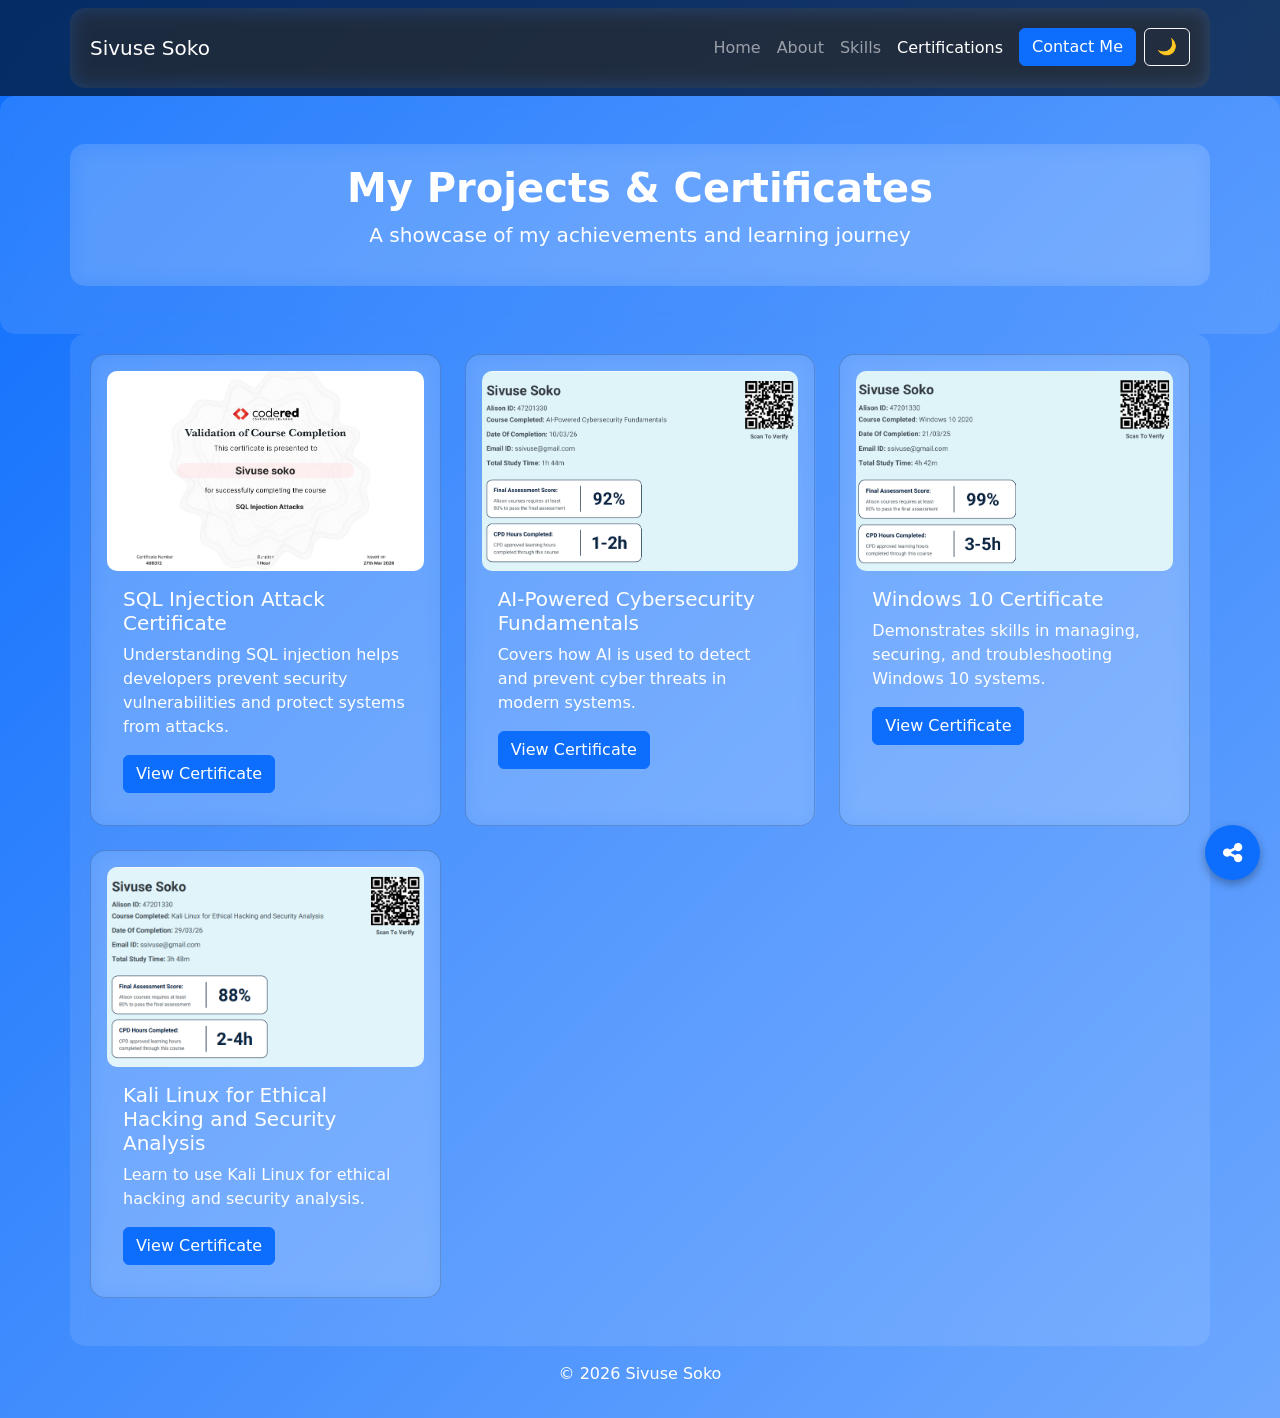
==== certifications.html @ 071adc52 "Initial portfolio added" ====
<!DOCTYPE html>
<html lang="en">
<head>
  <meta charset="UTF-8">
  <meta name="viewport" content="width=device-width, initial-scale=1.0">
  <title>Certifications | Sivuse Soko</title>
    <link rel="icon" href="monkey.png" type="image/x-icon">

  <link href="https://cdn.jsdelivr.net/npm/bootstrap@5.3.0/dist/css/bootstrap.min.css" rel="stylesheet">

  <link href="portfolio.css" rel="stylesheet">
    <link rel="stylesheet" href="https://cdnjs.cloudflare.com/ajax/libs/font-awesome/6.5.0/css/all.min.css">

</head>

<body>

  <nav class="navbar navbar-expand-lg navbar-dark">
    <div class="container">
      <a class="navbar-brand" href="index.html">Sivuse Soko</a>

      <button class="navbar-toggler" data-bs-toggle="collapse" data-bs-target="#nav">
        <span class="navbar-toggler-icon"></span>
      </button>

      <div class="collapse navbar-collapse" id="nav">
        <ul class="navbar-nav ms-auto">
          <li class="nav-item"><a class="nav-link" href="index.html">Home</a></li>
          <li class="nav-item"><a class="nav-link" href="about.html">About</a></li>
          <li class="nav-item"><a class="nav-link" href="skills.html">Skills</a></li>
          <li class="nav-item"><a class="nav-link active" href="#">Certifications</a></li>
          <li class="nav-item">
            <a class="btn btn-primary ms-2" href="index.html#contact">Contact Me</a>
          </li>

          <li class="nav-item">
            <button id="themeToggle" class="btn btn-outline-light ms-2">🌙</button>
          </li>
        </ul>
      </div>
    </div>
  </nav>

  <section class="text-center py-5">
    <div class="container">
      <h1 class="fw-bold">My Projects & Certificates</h1>
      <p class="lead">A showcase of my achievements and learning journey</p>
    </div>
  </section>

  <div class="container pb-5">
    <div class="row row-cols-1 row-cols-md-2 row-cols-lg-3 g-4">

      <div class="col">
        <div class="card h-100 p-3">
          <img src="Sivuse Soko SQL injection attacks Certficate.png" class="card-img-top" alt="SQL Injection Attack">

          <div class="card-body">
            <h5 class="card-title">SQL Injection Attack Certificate</h5>
            <p class="card-text">
              Understanding SQL injection helps developers prevent security vulnerabilities and protect systems from attacks.
            </p>

            <a href="https://learn.eccouncil.org/certificate/28152564-397d-4a8b-acb7-36c27d3bd66f?logged=true"
               class="btn btn-primary" target="_blank">View Certificate</a>
          </div>
        </div>
      </div>

      <div class="col">
        <div class="card h-100 p-3">
          <img src="AI-Powered Cybersecurity Fundamentals certificate.png" class="card-img-top" alt="AI Cybersecurity">

          <div class="card-body">
            <h5 class="card-title">AI-Powered Cybersecurity Fundamentals</h5>
            <p class="card-text">
              Covers how AI is used to detect and prevent cyber threats in modern systems.
            </p>

            <a href="https://alison.com/verify/af10aa7d02"
               class="btn btn-primary" target="_blank">View Certificate</a>
          </div>
        </div>
      </div>

      <div class="col">
        <div class="card h-100 p-3">
          <img src="windows 10 certificate.png" class="card-img-top" alt="Windows 10">

          <div class="card-body">
            <h5 class="card-title">Windows 10 Certificate</h5>
            <p class="card-text">
              Demonstrates skills in managing, securing, and troubleshooting Windows 10 systems.
            </p>

            <a href="https://alison.com/verify/48651e2852"
               class="btn btn-primary" target="_blank">View Certificate</a>
          </div>
        </div>
      </div>

      <div class="col">
        <div class="card h-100 p-3">
          <img src="Kali Linux for Ethical Hacking and Security Analysis.png" class="card-img-top" alt="Kali Linux">

          <div class="card-body">
            <h5 class="card-title">Kali Linux for Ethical Hacking and Security Analysis</h5>
            <p class="card-text">
              Learn to use Kali Linux for ethical hacking and security analysis.
            </p>

            <a href="https://alison.com/verify/4e661fa866 "
               class="btn btn-primary" target="_blank">View Certificate</a>
          </div>
        </div>
      </div>

            </p>
          </div>
        </div>
      </div>

    </div>
  </div>

  <footer class="text-center py-3">
    <p>© 2026 Sivuse Soko</p>
  </footer>
    <div class="floating-social">

  <div class="social-toggle" onclick="toggleMenu()">
    <i class="fas fa-share-alt"></i>
  </div>

  <div class="social-icons" id="socialMenu">
    <p>Connect</p>

    <a href="https://github.com/sivumister" target="_blank">
      <i class="fab fa-github"></i>
    </a>

    <a href="https://www.linkedin.com/in/sivuse-soko-210502338/" target="_blank">
      <i class="fab fa-linkedin"></i>
    </a>

    <a href="mailto:ssivuse@gmail.com">
      <i class="fas fa-envelope"></i>
    </a>

    <a href="https://facebook.com/sivuse.soko" target="_blank">
      <i class="fab fa-facebook"></i>
    </a>

    <a href="https://instagram.com/sivs.zw" target="_blank">
      <i class="fab fa-instagram"></i>
    </a>
    
  </div>

</div>

  <script src="https://cdn.jsdelivr.net/npm/bootstrap@5.3.0/dist/js/bootstrap.bundle.min.js"></script>

  <script src="script.js">
  </script>

</body>
</html>
---- portfolio.css ----
body {
      background: linear-gradient(135deg, #0d6efd, #6ea8fe);
      color: white;
      min-height: 100vh;
    }

    section, .container {
      background: rgba(255, 255, 255, 0.1);
      border-radius: 15px;
      backdrop-filter: blur(10px);
      padding: 20px;
    }

    body.dark-mode {
      background: linear-gradient(135deg, #000428, #004e92);
      color: white;
    }

    .dark-mode section,
    .dark-mode .container {
      background: rgba(0, 0, 0, 0.4);
    }

    .navbar {
      background: rgba(0, 0, 0, 0.6) !important;
      backdrop-filter: blur(10px);
    }

    .dark-mode .btn-outline-dark {
      color: white;
      border-color: white;
    }

    .dark-mode .btn-outline-dark:hover {
      background-color: white;
      color: black;
    }
    
    html {
      scroll-behavior: smooth;
    }
  
    .dark-mode input,
    .dark-mode textarea {
      background-color: #1e1e1e;
      color: white;
      border: 1px solid #555;
    }

    .dark-mode input::placeholder,
    .dark-mode textarea::placeholder {
      color: #bbb;
    }

        section, .card {
      background: rgba(255, 255, 255, 0.1);
      border-radius: 15px;
      backdrop-filter: blur(10px);
      color: white;
    }

    .dark-mode section,
    .dark-mode .card {
      background: rgba(0, 0, 0, 0.4);
    }

    .progress {
      height: 20px;
      border-radius: 10px;
    }
        .card {
      background: rgba(255, 255, 255, 0.1);
      backdrop-filter: blur(10px);
      border-radius: 15px;
      color: white;
    }
        .card img {
      height: 200px;
      object-fit: cover;
      border-radius: 10px;
    }

    .dark-mode .card {
      background: rgba(0, 0, 0, 0.4);
    }

.contact-container {
  position: relative;
  display: inline-block;
}

/* Container */
.floating-social {
  position: fixed;
  bottom: 20px;
  right: 20px;
  z-index: 1000;
}

/* Main button */
.social-toggle {
  width: 55px;
  height: 55px;
  background: #0d6efd;
  color: white;
  border-radius: 50%;
  display: flex;
  align-items: center;
  justify-content: center;
  font-size: 22px;
  cursor: pointer;
  box-shadow: 0 4px 10px rgba(0,0,0,0.3);
  transition: 0.3s;
}

.social-toggle:hover {
  transform: scale(1.1);
}


.social-icons {
  position: absolute;
  bottom: 70px;
  right: 0;
  background: #222;
  padding: 10px;
  border-radius: 10px;
  display: flex;
  flex-direction: column;
  align-items: center;
  opacity: 0;
  pointer-events: none;
  transform: translateY(10px);
  transition: 0.3s ease;
}


.social-icons.active {
  opacity: 1;
  pointer-events: auto;
  transform: translateY(0);
}


.social-icons p {
  color: white;
  font-size: 14px;
  margin-bottom: 8px;
}


.social-icons a {
  color: white;
  font-size: 20px;
  margin: 6px 0;
  transition: 0.3s;
}

.social-icons a:hover {
  color: #0d6efd;
  transform: scale(1.2);
}
.counter {
  font-size: 2.5rem;
  font-weight: bold;
  color: #0d6efd;
}

.counter + p {
  margin-top: 5px;
  font-size: 0.9rem;
  opacity: 0.7;
}
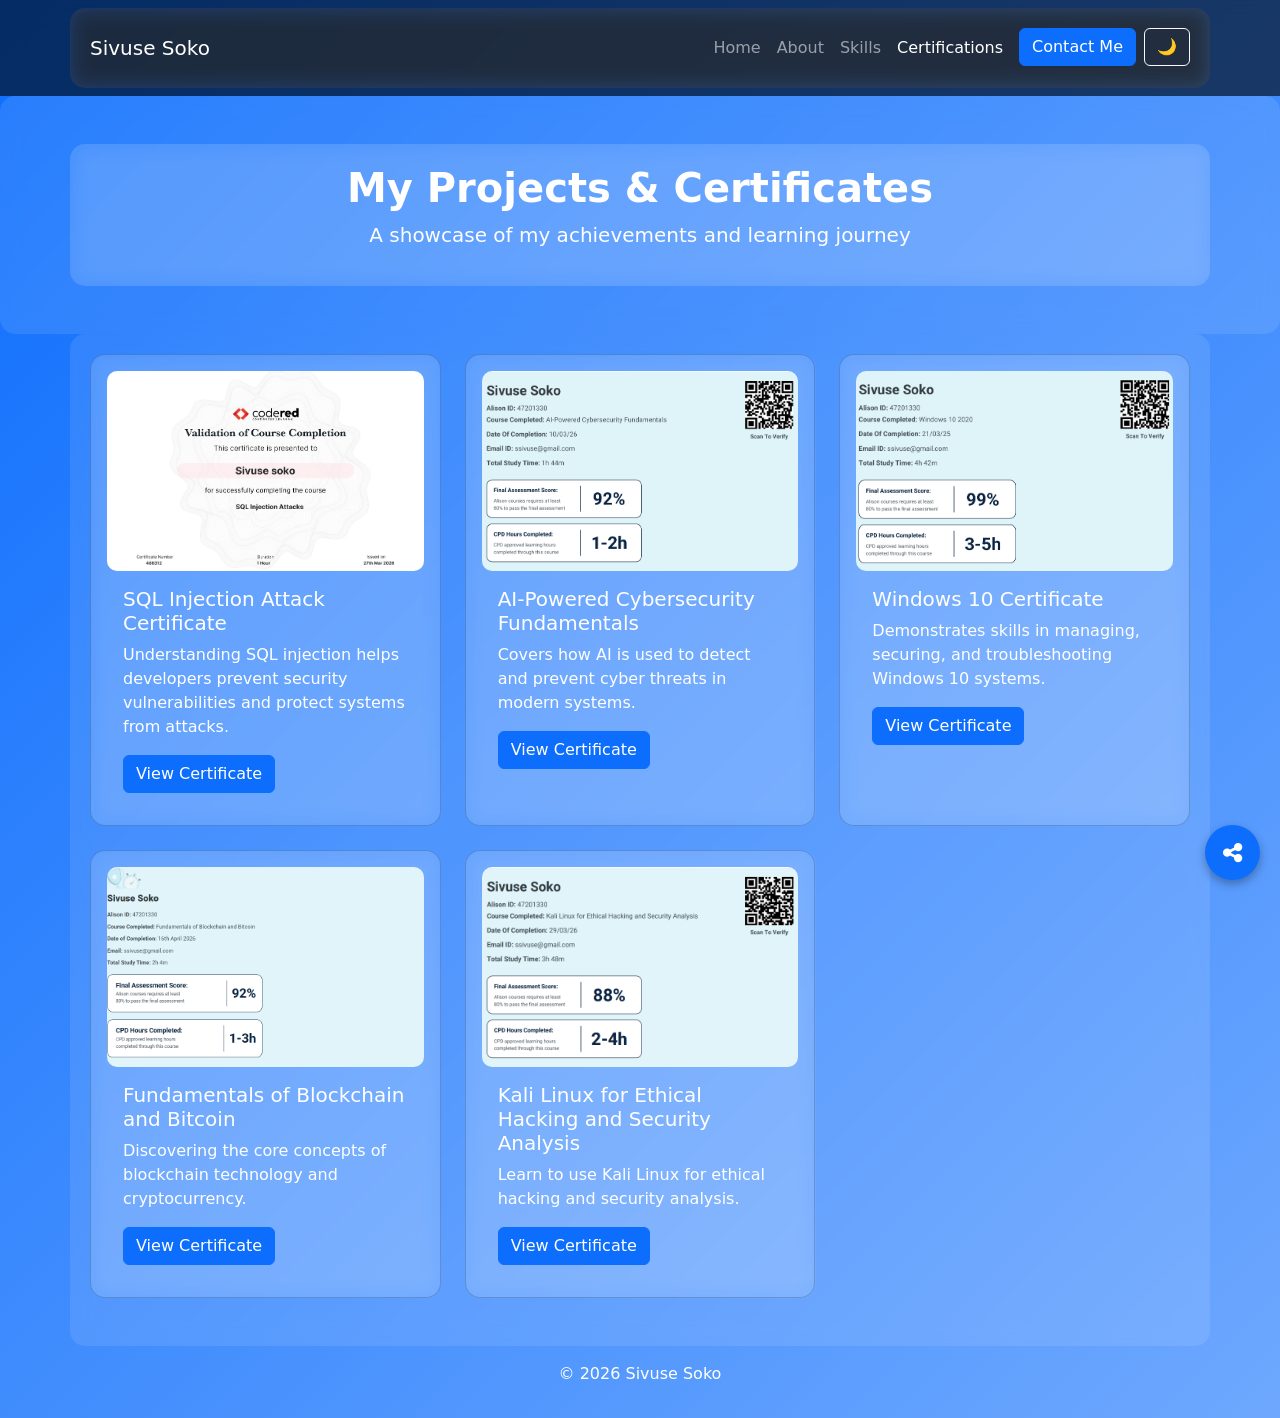
==== commit 507871cf: "added certificate" ====
--- a/certifications.html
+++ b/certifications.html
@@ -98,7 +98,21 @@
           </div>
         </div>
       </div>
+      <div class="col">
+        <div class="card h-100 p-3">
+          <img src="Fundamentals of Blockchain and Bitcoin.png" class="card-img-top" alt="Blockchain and Bitcoin">
 
+          <div class="card-body">
+            <h5 class="card-title">Fundamentals of Blockchain and Bitcoin</h5>
+            <p class="card-text">
+              Discovering the core concepts of blockchain technology and cryptocurrency.
+            </p>
+
+            <a href="https://alison.com/verify/4f4d5b4963"
+               class="btn btn-primary" target="_blank">View Certificate</a>
+          </div>
+        </div>
+      </div>
       <div class="col">
         <div class="card h-100 p-3">
           <img src="Kali Linux for Ethical Hacking and Security Analysis.png" class="card-img-top" alt="Kali Linux">
